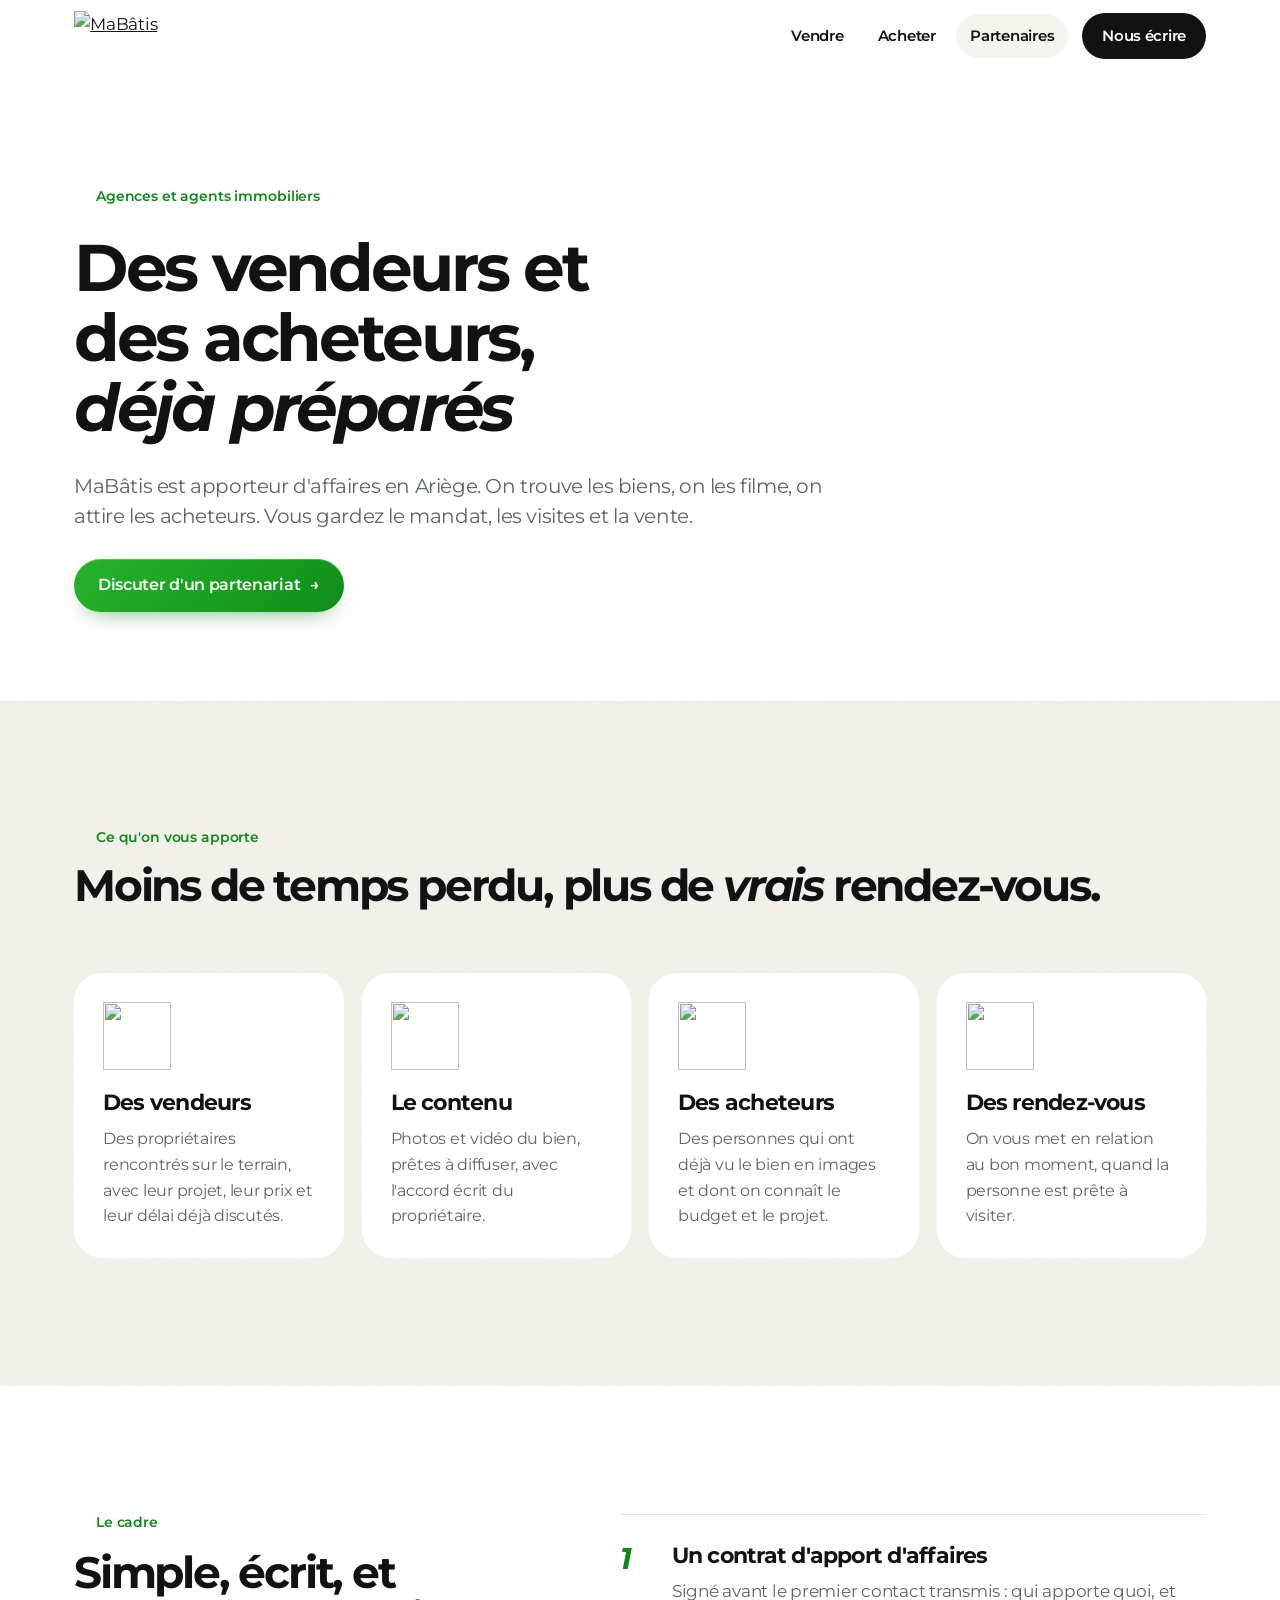
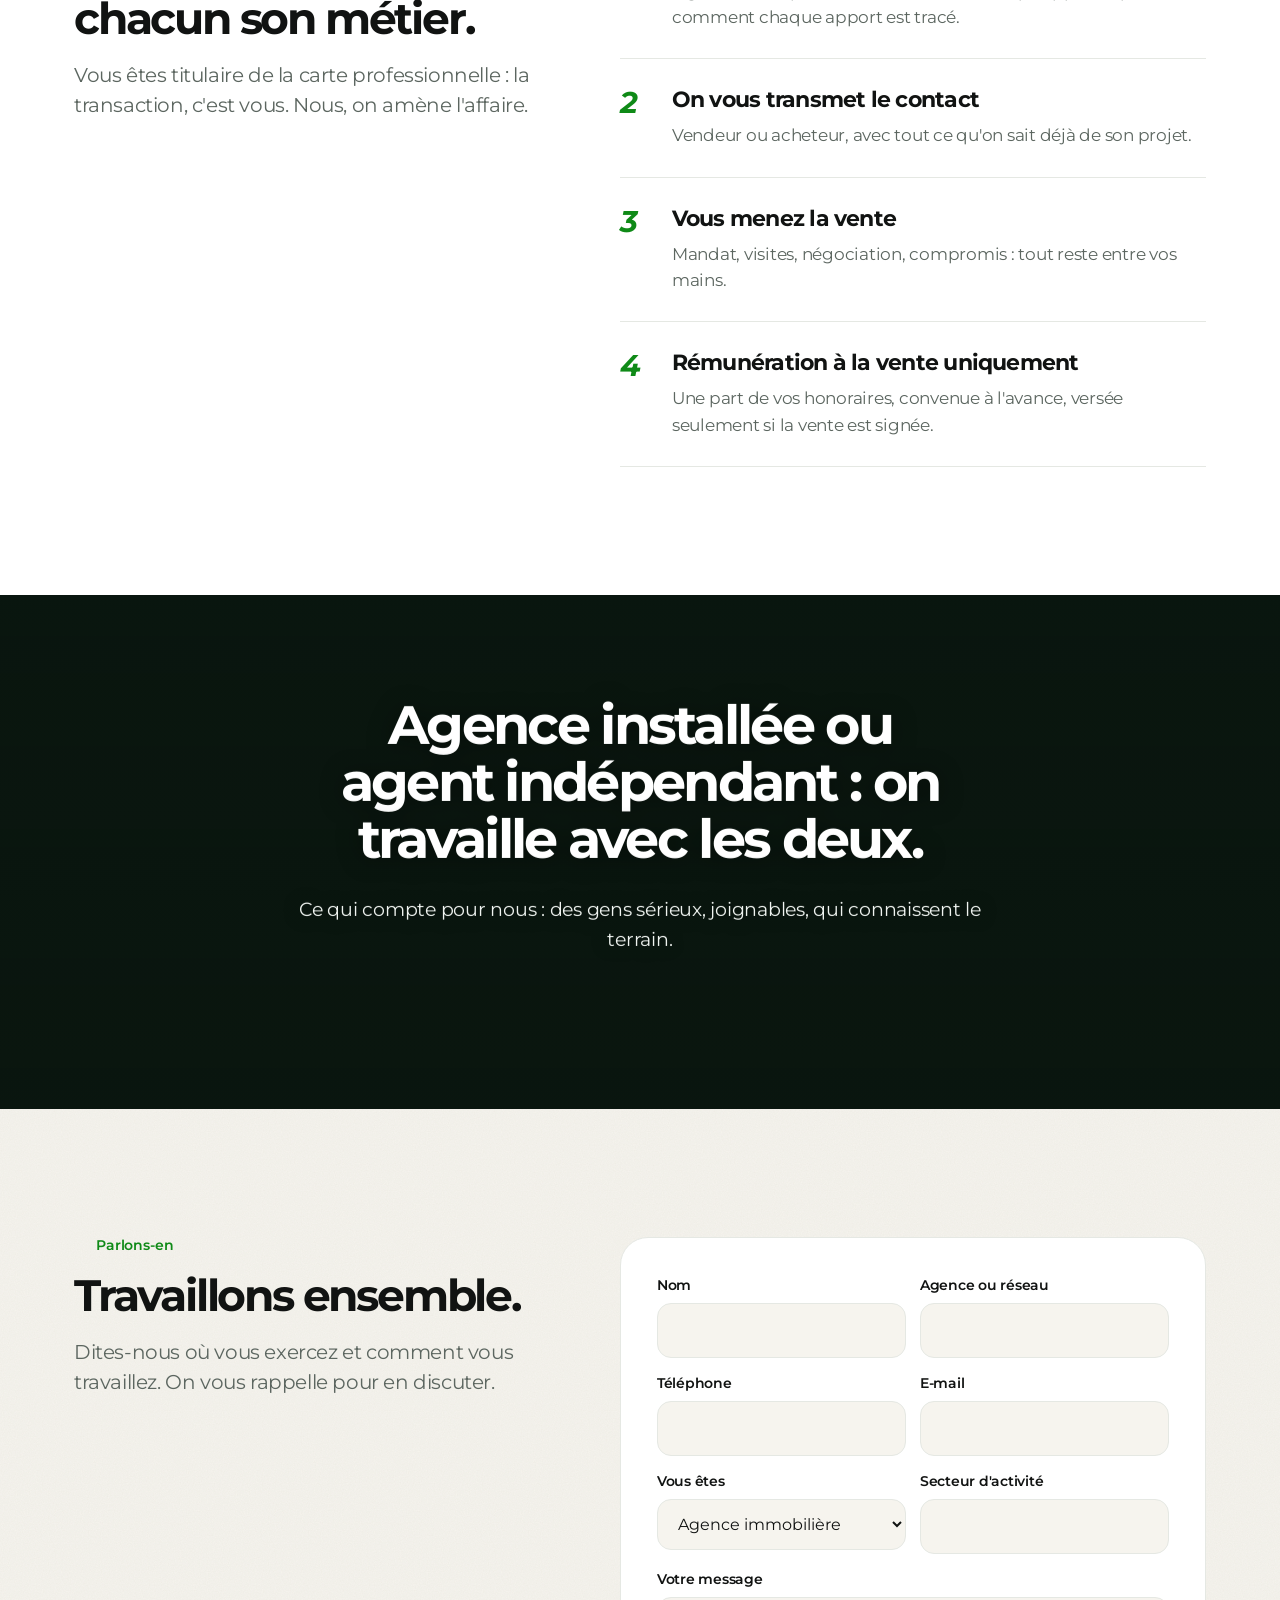
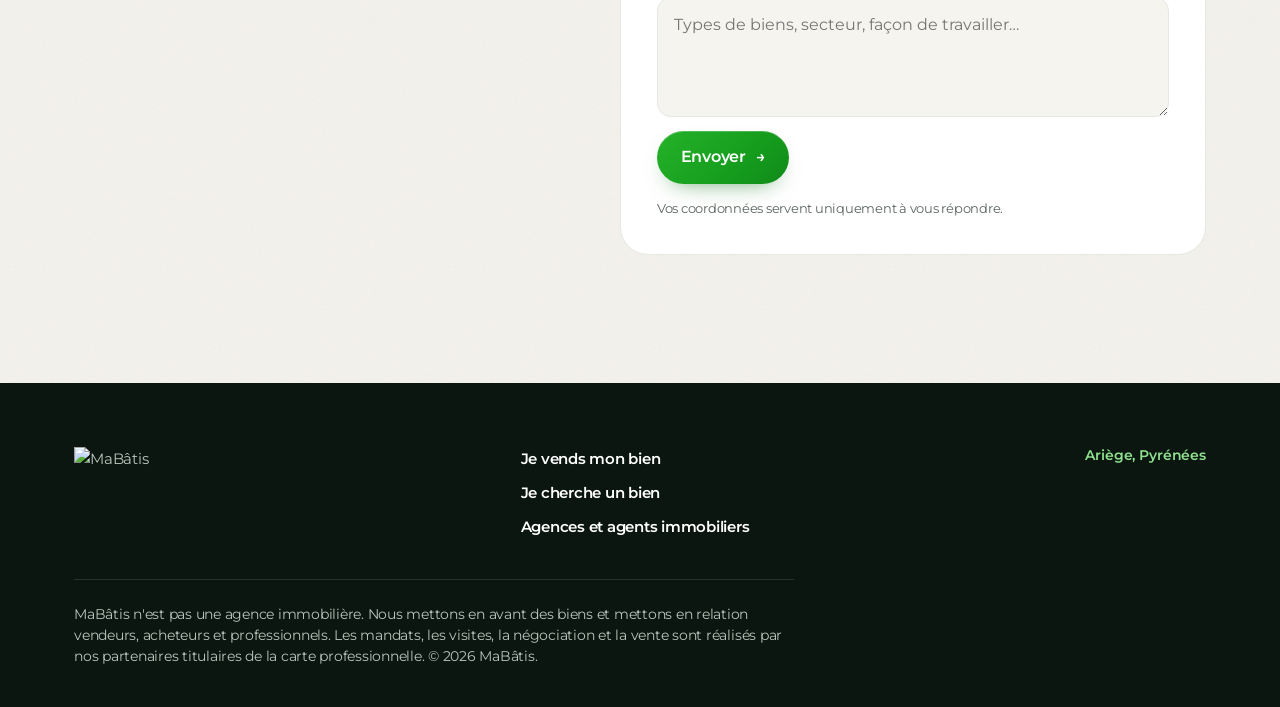
==== partenaires.html @ 5ad7a8e6 "Herbe animée : nouvelle vidéo et boucle en fondu Co-Authored-By: Claude Opus 5.5 <noreply@anthropic." ====
<!doctype html>
<html lang="fr">
<head>
<meta charset="utf-8">
<meta name="viewport" content="width=device-width,initial-scale=1">
<title>Agences et agents · MaBâtis</title>
<meta name="description" content="MaBâtis, apporteur d'affaires en Ariège : des vendeurs et des acheteurs préparés pour les agences et agents immobiliers.">
<link rel="icon" href="img/favicon.svg" type="image/svg+xml">
<link rel="preconnect" href="https://fonts.googleapis.com">
<link rel="preconnect" href="https://fonts.gstatic.com" crossorigin>
<link rel="stylesheet" href="https://fonts.googleapis.com/css2?family=Montserrat:ital,wght@0,400;0,500;0,600;0,700;1,700&display=swap">
<link rel="stylesheet" href="css/style.css">
</head>
<body>
<header class="nav">
  <div class="wrap">
    <a class="logo" href="index.html" aria-label="MaBâtis, accueil"><img src="img/logo.png" alt="MaBâtis" width="1080" height="520"></a>
    <button class="burger" aria-label="Menu" aria-expanded="false"><span></span><span></span><span></span></button>
    <nav aria-label="Navigation principale">
      <a href="vendre.html">Vendre</a>
      <a href="acheter.html">Acheter</a>
      <a href="partenaires.html" aria-current="page">Partenaires</a>
      <a class="btn noir" href="#contact">Nous écrire</a>
    </nav>
  </div>
</header>
<main>

<section class="heros large">
  <div class="wrap">
    <p class="sur" data-vu>Agences et agents immobiliers</p>
    <h1 data-vu style="--d:.05s">Des vendeurs et des acheteurs, <em class="b"><span class="trait">déjà préparés</span></em><span class="carre"></span></h1>
    <p class="chapo" data-vu style="--d:.12s">MaBâtis est apporteur d'affaires en Ariège. On trouve les biens, on les filme, on attire les acheteurs. Vous gardez le mandat, les visites et la vente.</p>
    <div class="boutons" data-vu style="--d:.18s"><a class="btn" href="#contact">Discuter d'un partenariat <span class="fl" aria-hidden="true">→</span></a></div>
  </div>
</section>

<section class="papier">
  <div class="wrap">
    <div class="entete" data-vu><p class="sur">Ce qu'on vous apporte</p><h2>Moins de temps perdu, plus de <em class="b">vrais</em> rendez-vous.</h2></div>
    <div class="grille g4">
      <div class="carte" data-vu><img class="ico" src="img/croquis/maison.png" alt="" loading="lazy"><h3>Des vendeurs</h3><p>Des propriétaires rencontrés sur le terrain, avec leur projet, leur prix et leur délai déjà discutés.</p></div>
      <div class="carte" data-vu style="--d:.06s"><img class="ico" src="img/croquis/camera.png" alt="" loading="lazy"><h3>Le contenu</h3><p>Photos et vidéo du bien, prêtes à diffuser, avec l'accord écrit du propriétaire.</p></div>
      <div class="carte" data-vu style="--d:.12s"><img class="ico" src="img/croquis/oeil.png" alt="" loading="lazy"><h3>Des acheteurs</h3><p>Des personnes qui ont déjà vu le bien en images et dont on connaît le budget et le projet.</p></div>
      <div class="carte" data-vu style="--d:.18s"><img class="ico" src="img/croquis/agenda.png" alt="" loading="lazy"><h3>Des rendez-vous</h3><p>On vous met en relation au bon moment, quand la personne est prête à visiter.</p></div>
    </div>
  </div>
</section>

<section>
  <div class="wrap deux">
    <div class="colle-haut" data-vu><p class="sur">Le cadre</p><h2>Simple, écrit, et chacun son métier.</h2><p class="chapo">Vous êtes titulaire de la carte professionnelle : la transaction, c'est vous. Nous, on amène l'affaire.</p></div>
    <div class="etapes">
      <div class="etape" data-vu><h3>Un contrat d'apport d'affaires</h3><p>Signé avant le premier contact transmis : qui apporte quoi, et comment chaque apport est tracé.</p></div>
      <div class="etape" data-vu><h3>On vous transmet le contact</h3><p>Vendeur ou acheteur, avec tout ce qu'on sait déjà de son projet.</p></div>
      <div class="etape" data-vu><h3>Vous menez la vente</h3><p>Mandat, visites, négociation, compromis : tout reste entre vos mains.</p></div>
      <div class="etape" data-vu><h3>Rémunération à la vente uniquement</h3><p>Une part de vos honoraires, convenue à l'avance, versée seulement si la vente est signée.</p></div>
    </div>
  </div>
</section>

<section class="matiere herbe centre">
  <div class="fond" aria-hidden="true"><video class="boucle" autoplay muted loop playsinline preload="auto" poster="img/herbe.jpg" src="img/herbe.mp4"></video><video class="boucle" muted playsinline preload="auto" src="img/herbe.mp4" style="opacity:0"></video></div>
  <div class="wrap">
    <h2 data-vu>Agence installée ou agent indépendant&nbsp;: on travaille avec les deux.</h2>
    <p data-vu style="--d:.06s">Ce qui compte pour nous : des gens sérieux, joignables, qui connaissent le terrain.</p>
  </div>
</section>

<section id="contact" class="papier">
  <div class="wrap deux">
    <div class="colle-haut" data-vu><p class="sur">Parlons-en</p><h2>Travaillons ensemble.</h2><p class="chapo">Dites-nous où vous exercez et comment vous travaillez. On vous rappelle pour en discuter.</p></div>
    <div data-vu><form class="contact" data-sujet="Partenariat professionnel" novalidate>
  <label for="p-nom">Nom<input id="p-nom" name="Nom" type="text" autocomplete="name" required></label>
  <label for="p-agence">Agence ou réseau<input id="p-agence" name="Agence ou réseau" type="text" autocomplete="organization"></label>
  <label for="p-tel">Téléphone<input id="p-tel" name="Téléphone" type="tel" autocomplete="tel"></label>
  <label for="p-mail">E-mail<input id="p-mail" name="E-mail" type="email" autocomplete="email"></label>
  <label for="p-statut">Vous êtes<select id="p-statut" name="Vous êtes"><option>Agence immobilière</option><option>Agent indépendant avec carte T</option><option>Agent commercial (mandataire)</option><option>Autre</option></select></label>
  <label for="p-secteur">Secteur d'activité<input id="p-secteur" name="Secteur d'activité" type="text" ></label>
  <label for="p-msg" class="tout">Votre message<textarea id="p-msg" name="Votre message" placeholder="Types de biens, secteur, façon de travailler…"></textarea></label>
  <button class="btn tout" type="submit" style="justify-self:start">Envoyer <span class="fl" aria-hidden="true">→</span></button>
  <p class="retour" role="status" hidden></p>
  <small>Vos coordonnées servent uniquement à vous répondre.</small>
</form></div>
  </div>
</section>
</main>
<footer>
  <div class="wrap">
    <div class="haut">
      <img src="img/logo-clair.png" alt="MaBâtis" width="1080" height="520">
      <ul>
        <li><a href="vendre.html">Je vends mon bien</a></li>
        <li><a href="acheter.html">Je cherche un bien</a></li>
        <li><a href="partenaires.html">Agences et agents immobiliers</a></li>
      </ul>
      <p class="sur">Ariège, Pyrénées</p>
    </div>
    <p class="legal">MaBâtis n'est pas une agence immobilière. Nous mettons en avant des biens et mettons en relation vendeurs, acheteurs et professionnels. Les mandats, les visites, la négociation et la vente sont réalisés par nos partenaires titulaires de la carte professionnelle. © <span id="annee"></span> MaBâtis.</p>
  </div>
</footer>
<script src="js/main.js"></script>
</body>
</html>
---- css/style.css ----
/* MaBâtis — feuille de style commune aux 4 pages
   Idée : beaucoup de blanc et une typo dense (Montserrat), réveillés par des touches « croquis » vertes
   et par des bandes de matière (herbe, pierre, bois). */
:root{
  --vert:#1FBE1F;        /* vert du logo */
  --vert-texte:#0F8A17;  /* même teinte, assez foncée pour du texte sur blanc */
  --encre:#111312;
  --gris:#5C6660;
  --trait:#E5E8E3;
  --papier:#F6F4EE;
  --nuit:#0A160F;
  --blanc:#FFFFFF;
  --titre:"Montserrat",system-ui,-apple-system,"Segoe UI",sans-serif;
  --rayon:28px;
  --large:1180px;
}
*{box-sizing:border-box}
html{scroll-behavior:smooth;-webkit-text-size-adjust:100%}
body{margin:0;background:var(--blanc);color:var(--encre);font-family:var(--titre);font-size:16.5px;letter-spacing:-.015em;line-height:1.6;-webkit-font-smoothing:antialiased}
img{max-width:100%;display:block}
a{color:inherit}
.wrap{max-width:var(--large);margin:0 auto;padding-inline:24px}
section{padding-block:clamp(64px,10vw,128px)}
/* fond papier : un grain très léger, pour que les croquis aient l'air posés sur une feuille */
.papier,.porte:not(.noire),.bien .vue{background-color:var(--papier);background-image:url("data:image/svg+xml,%3Csvg xmlns='http://www.w3.org/2000/svg' width='220' height='220'%3E%3Cfilter id='g'%3E%3CfeTurbulence type='fractalNoise' baseFrequency='.85' numOctaves='2' stitchTiles='stitch'/%3E%3CfeColorMatrix values='0 0 0 0 .33 0 0 0 0 .31 0 0 0 0 .26 0 0 0 .09 0'/%3E%3C/filter%3E%3Crect width='220' height='220' filter='url(%23g)'/%3E%3C/svg%3E")}

/* ---------- typo ---------- */
h1,h2,h3{font-weight:700;letter-spacing:-.05em;line-height:1.06;margin:0;text-wrap:balance}
h1{font-size:clamp(34px,5.4vw,66px)}
h2{font-size:clamp(26px,3.5vw,44px)}
h3{font-size:clamp(18px,1.9vw,22px);letter-spacing:-.035em;line-height:1.22}
p{margin:0}
.chapo{font-size:clamp(17px,1.7vw,20px);color:var(--gris);max-width:58ch;line-height:1.5;letter-spacing:-.02em}
em.b{font-style:italic;font-weight:700}                 /* l'italique gras de « Bâtis » */
/* petit libellé au-dessus des titres, précédé du carré crayonné du logo */
.sur{display:inline-flex;align-items:center;gap:9px;font-weight:600;font-size:14px;letter-spacing:-.01em;color:var(--vert-texte);line-height:1.2}
.sur::before{content:"";width:13px;height:11px;flex:none;background:url("../img/croquis/carre.png") center/contain no-repeat}
.matiere .sur,.sombre .sur,footer .sur{color:#8FE08F}

/* soulignement : un vrai trait de crayon, découpé dans une planche dessinée */
.trait{position:relative;white-space:nowrap}
.trait::after{content:"";position:absolute;left:-1%;right:-1%;bottom:-.2em;height:.2em;background:url("../img/croquis/trait-fin.png") center/100% 100% no-repeat;z-index:-1}
/* le petit carré hachuré du logo, tel quel */
.carre{display:inline-block;width:.34em;height:.3em;margin-left:.07em;background:url("../img/croquis/carre.png") center/contain no-repeat}

/* ---------- boutons ---------- */
.btn{display:inline-flex;align-items:center;gap:10px;font:inherit;font-weight:600;font-size:15.5px;letter-spacing:-.02em;text-decoration:none;border:0;cursor:pointer;
  padding:14px 24px;border-radius:999px;color:var(--blanc);
  background:linear-gradient(135deg,#27B52B 0%,#149A1C 48%,#0B6F15 100%);background-size:160% 160%;background-position:0% 50%;
  box-shadow:0 10px 24px -14px rgba(11,111,21,.75),inset 0 1px 0 rgba(255,255,255,.22);
  transition:transform .25s cubic-bezier(.2,.8,.2,1),background-position .5s,box-shadow .25s,background-color .25s,color .25s}
.btn:hover{transform:translateY(-2px);background-position:100% 50%;box-shadow:0 16px 30px -14px rgba(11,111,21,.8),inset 0 1px 0 rgba(255,255,255,.22)}
.btn.noir{background:var(--encre);box-shadow:none}
.btn.noir:hover{background:#2A2F2C}
.btn.blanc{background:var(--blanc);color:var(--encre);box-shadow:none}
.btn.blanc:hover{background:#EEF3EE}
.btn.contour{background:transparent;color:var(--encre);box-shadow:inset 0 0 0 1.5px var(--encre)}
.btn.contour:hover{background:var(--encre);color:var(--blanc)}
.btn .fl{transition:transform .25s}
.btn:hover .fl{transform:translateX(4px)}
.boutons{display:flex;flex-wrap:wrap;gap:12px}
:focus-visible{outline:3px solid var(--vert);outline-offset:3px;border-radius:6px}

/* ---------- barre du haut ---------- */
.nav{position:sticky;top:0;z-index:50;background:rgba(255,255,255,.78);backdrop-filter:saturate(180%) blur(18px);-webkit-backdrop-filter:saturate(180%) blur(18px);border-bottom:1px solid transparent;transition:border-color .3s}
.nav.colle{border-bottom-color:var(--trait)}
.nav .wrap{display:flex;align-items:center;gap:20px;height:72px}
.nav .logo img{height:50px;width:auto}
.nav nav{margin-left:auto;display:flex;align-items:center;gap:6px}
.nav nav a{font-weight:600;font-size:15px;text-decoration:none;padding:10px 14px;border-radius:999px;transition:background .2s}
.nav nav a:hover,.nav nav a[aria-current="page"]{background:var(--papier)}
.nav nav a.btn{padding:11px 20px;color:var(--blanc);margin-left:8px}
.burger{display:none;margin-left:auto;background:none;border:0;padding:10px;cursor:pointer}
.burger span{display:block;width:24px;height:2.5px;background:var(--encre);margin:5px 0;border-radius:2px;transition:transform .3s,opacity .3s}
@media (max-width:820px){
  .burger{display:block}
  .nav nav{position:absolute;top:72px;left:0;right:0;margin:0;flex-direction:column;align-items:stretch;gap:4px;padding:12px 24px 24px;background:var(--blanc);border-bottom:1px solid var(--trait);display:none}
  .nav.ouvert nav{display:flex}
  .nav nav a{padding:14px 16px;font-size:17px}
  .nav nav a.btn{margin:8px 0 0;justify-content:center}
  .nav.ouvert .burger span:nth-child(1){transform:translateY(7.5px) rotate(45deg)}
  .nav.ouvert .burger span:nth-child(2){opacity:0}
  .nav.ouvert .burger span:nth-child(3){transform:translateY(-7.5px) rotate(-45deg)}
}

/* ---------- héros ---------- */
.heros{padding-block:clamp(56px,9vw,120px) clamp(48px,7vw,96px)}
.heros .wrap{display:flex;flex-direction:column;gap:28px}
.heros h1{max-width:15ch}
.heros.large h1{max-width:18ch}

/* ---------- les 3 entrées ---------- */
.portes{display:grid;grid-template-columns:repeat(3,1fr);gap:18px}
.porte{position:relative;display:flex;flex-direction:column;gap:14px;min-height:320px;padding:30px;border-radius:var(--rayon);background:var(--papier);text-decoration:none;overflow:hidden;
  transition:transform .45s cubic-bezier(.2,.8,.2,1),box-shadow .45s}
.porte:hover{transform:translateY(-6px);box-shadow:0 30px 60px -30px rgba(10,22,15,.35)}
.porte .ico{width:92px;height:92px;object-fit:contain;object-position:left center;margin-bottom:auto}
.porte h3{font-size:clamp(22px,2.4vw,30px)}
.porte p{color:var(--gris);font-size:16px}
.porte .va{font-weight:700;display:inline-flex;gap:8px;align-items:center;margin-top:6px}
.porte .va .fl{transition:transform .3s}
.porte:hover .va .fl{transform:translateX(6px)}
.porte.noire{background:var(--nuit);color:var(--blanc)}
.porte.noire p{color:#B9C4BD}
@media (max-width:900px){.portes{grid-template-columns:1fr}.porte{min-height:0}.porte .ico{margin-bottom:8px}}


/* ---------- grilles de contenu ---------- */
.entete{display:flex;flex-direction:column;gap:16px;margin-bottom:clamp(36px,5vw,64px)}
.grille{display:grid;gap:18px}
.g2{grid-template-columns:repeat(2,1fr)}
.g3{grid-template-columns:repeat(3,1fr)}
.g4{grid-template-columns:repeat(4,1fr)}
@media (max-width:980px){.g4{grid-template-columns:repeat(2,1fr)}.g3{grid-template-columns:1fr 1fr}}
@media (max-width:680px){.g2,.g3,.g4{grid-template-columns:1fr}}
.carte{padding:28px;border-radius:var(--rayon);background:var(--blanc);border:1px solid var(--trait);display:flex;flex-direction:column;gap:10px}
.papier .carte{border-color:transparent}
.carte p{color:var(--gris);font-size:16px}
.carte .ico{width:68px;height:68px;object-fit:contain;object-position:left center;margin-bottom:10px}

/* étapes : un vrai ordre, donc de vrais numéros */
.etapes{counter-reset:e;display:grid;gap:0}
.etape{counter-increment:e;display:grid;grid-template-columns:auto 1fr;gap:8px 28px;padding:28px 0;border-top:1px solid var(--trait)}
.etape:last-child{border-bottom:1px solid var(--trait)}
.etape::before{content:counter(e);font-style:italic;font-weight:700;font-size:30px;letter-spacing:-.05em;line-height:1;color:var(--vert-texte);grid-row:span 2;min-width:1.2ch;padding-top:1px}
.etape p{color:var(--gris);max-width:62ch}
.deux{display:grid;grid-template-columns:1fr 1.25fr;gap:clamp(32px,6vw,96px);align-items:start}
@media (max-width:900px){.deux{grid-template-columns:1fr}}
.colle-haut{position:sticky;top:110px;display:flex;flex-direction:column;gap:18px}
@media (max-width:900px){.colle-haut{position:static}}

/* ---------- bandes de matière ---------- */
.matiere{position:relative;color:var(--blanc);overflow:hidden;isolation:isolate;background:var(--nuit)}
/* fond de matière : une couche plus haute que la section, que le script fait glisser au défilement (parallaxe) */
.matiere .fond{position:absolute;left:0;right:0;top:-22%;bottom:-22%;z-index:-2;overflow:hidden;
  transform:perspective(1200px) translate3d(0,calc(var(--py,0)*1px),0) rotateX(calc(var(--rx,0)*1deg)) scale(1.06);will-change:transform}
.matiere::after{content:"";position:absolute;inset:0;z-index:-1;background:linear-gradient(180deg,rgba(10,22,15,.30),rgba(10,22,15,.52))}
/* herbe : vidéo en boucle */
.matiere .fond video{position:absolute;inset:0;width:100%;height:100%;object-fit:cover;transition:opacity 1s linear}
/* pierre et bois : la caméra glisse de gauche à droite sans fin (bande d'image doublée en miroir, donc sans raccord) */
.matiere .bande{position:absolute;top:0;left:0;height:100%;aspect-ratio:64/9;min-width:200vw;background:var(--img) 0 0/50% 100% repeat-x;animation:travelling var(--duree,90s) linear infinite;will-change:transform}
.matiere.pierre{--img:url("../img/pierre-boucle.jpg")}
.matiere.bois{--img:url("../img/bois-boucle.jpg");--duree:110s}
@keyframes travelling{from{transform:translate3d(0,0,0)}to{transform:translate3d(-50%,0,0)}}
.matiere .wrap{transform:translate3d(0,calc(var(--ty,0)*1px),0);will-change:transform}
.matiere .wrap{display:flex;flex-direction:column;gap:26px;align-items:flex-start}
.matiere h2{font-size:clamp(28px,4.3vw,54px);max-width:18ch;text-shadow:0 2px 24px rgba(0,0,0,.45)}
.matiere p{color:#F0F4F1;max-width:54ch;font-size:clamp(16px,1.6vw,19px);text-shadow:0 1px 16px rgba(0,0,0,.55)}
.matiere.centre .wrap{align-items:center;text-align:center}
.sombre{background:var(--nuit);color:var(--blanc)}
.sombre .chapo{color:#B9C4BD}

/* ---------- biens ---------- */
.filtres{display:flex;flex-wrap:wrap;gap:8px;margin-bottom:28px}
.filtres button{font:inherit;font-weight:600;font-size:15px;padding:10px 18px;border-radius:999px;border:1px solid var(--trait);background:var(--blanc);cursor:pointer;transition:background .2s,color .2s,border-color .2s}
.filtres button[aria-pressed="true"]{background:var(--encre);color:var(--blanc);border-color:var(--encre)}
.bien{border-radius:var(--rayon);overflow:hidden;background:var(--blanc);border:1px solid var(--trait);display:flex;flex-direction:column}
.bien .vue{aspect-ratio:4/3;display:grid;place-items:center}
.bien .vue .ico{width:132px;height:132px;object-fit:contain}
.bien .txt{padding:22px 24px 26px;display:flex;flex-direction:column;gap:6px}
.bien .txt p{color:var(--gris);font-size:15px}
.etiquette{align-self:flex-start;font-weight:600;font-size:12.5px;letter-spacing:-.01em;line-height:1;color:var(--vert-texte);background:rgba(31,190,31,.12);padding:6px 11px;border-radius:999px;margin-bottom:4px}

/* ---------- formulaire ---------- */
form.contact{display:grid;grid-template-columns:1fr 1fr;gap:14px;padding:clamp(22px,3vw,36px);border-radius:var(--rayon);background:var(--blanc);border:1px solid var(--trait)}
form.contact label{display:flex;flex-direction:column;gap:6px;font-weight:600;font-size:14px}
form.contact .tout{grid-column:1 / -1}
form.contact input,form.contact select,form.contact textarea{font:inherit;font-weight:400;font-size:16px;padding:14px 16px;border-radius:14px;border:1px solid var(--trait);background:var(--papier);color:var(--encre);min-width:0;width:100%}
form.contact textarea{min-height:120px;resize:vertical}
form.contact input:focus,form.contact select:focus,form.contact textarea:focus{outline:2px solid var(--vert);outline-offset:1px;background:var(--blanc)}
form.contact .retour{grid-column:1 / -1;font-weight:600;padding:14px 16px;border-radius:14px;background:var(--papier)}
form.contact small{grid-column:1 / -1;color:var(--gris);font-size:13px;font-weight:400}
@media (max-width:620px){form.contact{grid-template-columns:1fr}}

/* ---------- pied de page ---------- */
footer{background:var(--nuit);color:#B9C4BD;padding-block:64px 40px;font-size:15px}
footer .haut{display:flex;flex-wrap:wrap;gap:32px 64px;justify-content:space-between;align-items:flex-start;margin-bottom:40px}
footer img{height:64px;width:auto}
footer ul{list-style:none;margin:0;padding:0;display:flex;flex-direction:column;gap:10px}
footer a{text-decoration:none;color:var(--blanc);font-weight:600}
footer a:hover{color:var(--vert)}
footer .legal{border-top:1px solid rgba(255,255,255,.12);padding-top:24px;max-width:80ch;font-size:13.5px;line-height:1.55}

/* ---------- apparitions au défilement (seulement si le script tourne) ---------- */
.js [data-vu]{opacity:0;transform:translateY(26px);transition:opacity .9s cubic-bezier(.2,.8,.2,1),transform .9s cubic-bezier(.2,.8,.2,1);transition-delay:var(--d,0s)}
.js [data-vu].vu{opacity:1;transform:none}
.js .trait::after{opacity:0;transition:opacity .8s ease .45s}
.js .vu .trait::after,.js .trait.vu::after{opacity:1}
@media (prefers-reduced-motion:reduce){
  html{scroll-behavior:auto}
  .js [data-vu]{opacity:1;transform:none;transition:none}
  .js .trait::after{opacity:1;transition:none}
  .matiere .bande{animation:none!important}
  .matiere .fond,.matiere .wrap{transform:none!important}
  .btn,.porte{transition:none}
}

/* les ancres ne passent pas sous la barre du haut */
[id]{scroll-margin-top:96px}
[hidden]{display:none!important}
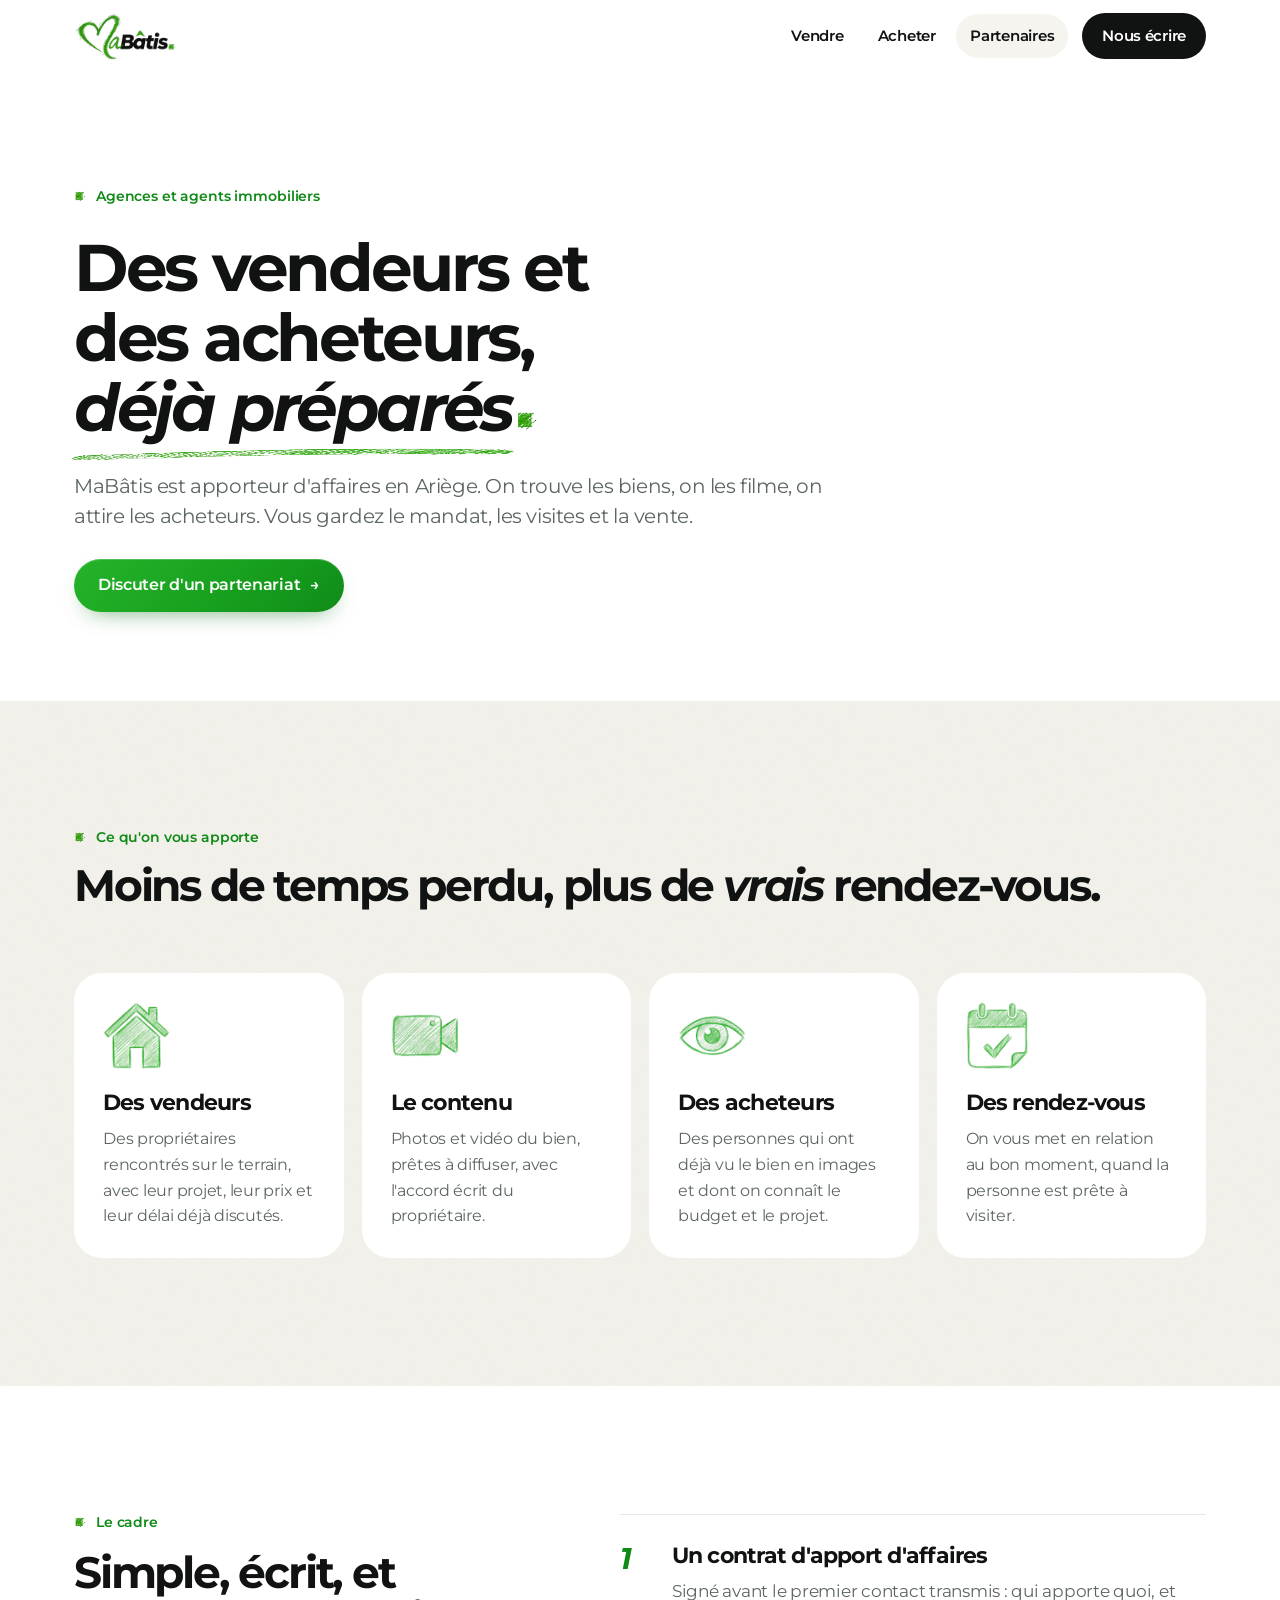
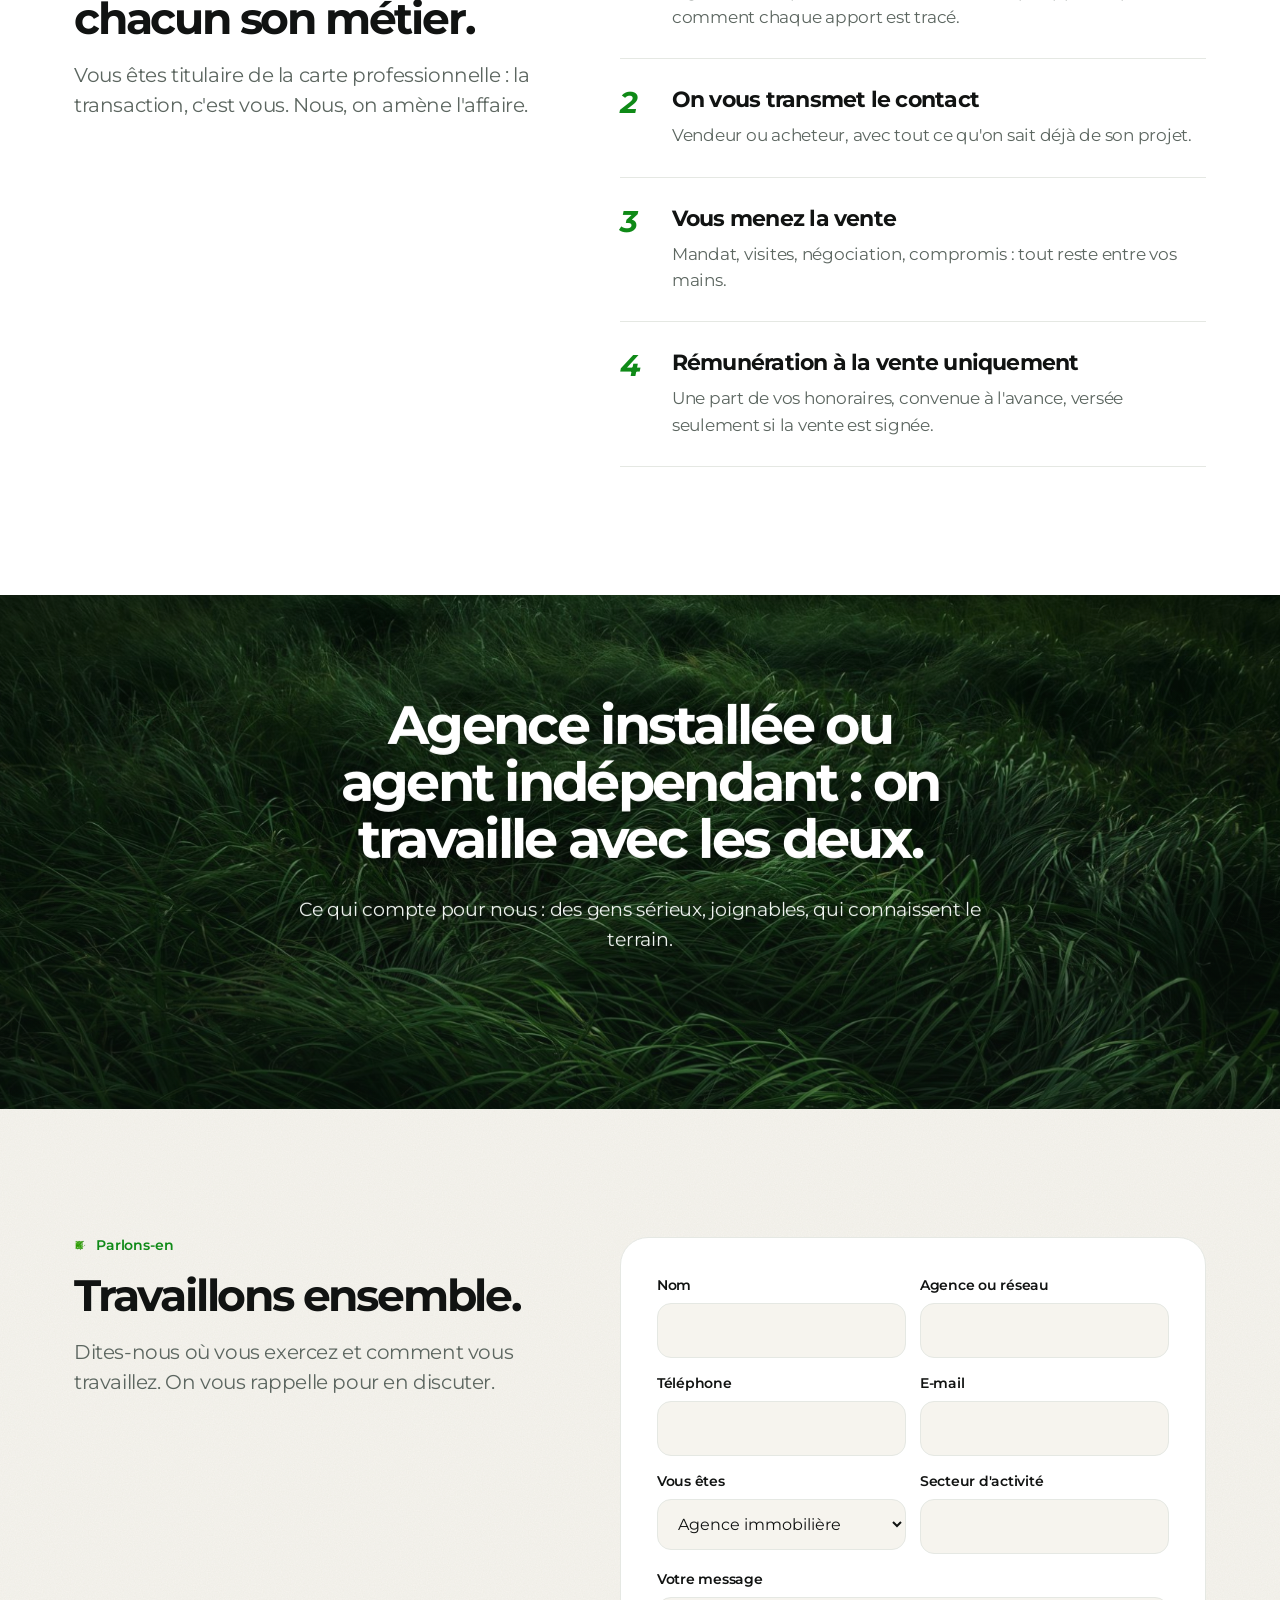
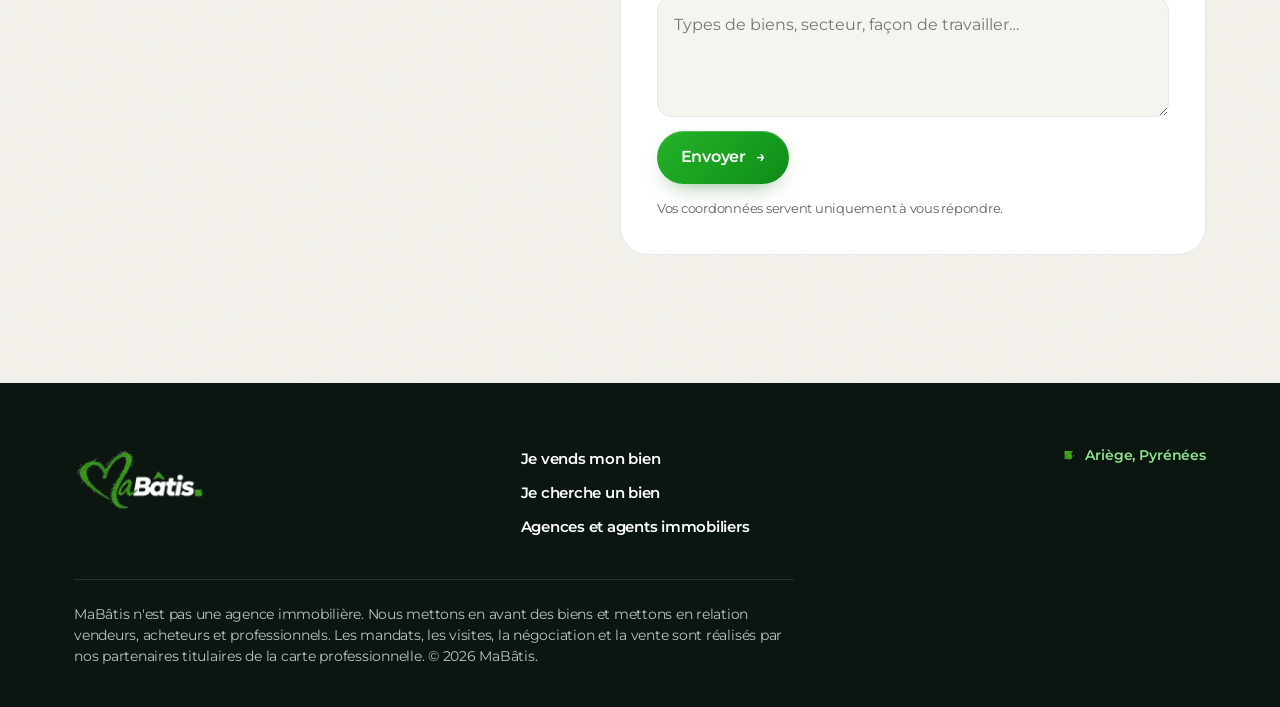
==== commit 3ce56866: "Site MaBâtis : première version Quatre pages (accueil, vendre, acheter, partenaires), textures animé" ====
--- a/partenaires.html
+++ b/partenaires.html
@@ -60,7 +60,7 @@
 </section>
 
 <section class="matiere herbe centre">
-  <div class="fond" aria-hidden="true"><video class="boucle" autoplay muted loop playsinline preload="auto" poster="img/herbe.jpg" src="img/herbe.mp4"></video><video class="boucle" muted playsinline preload="auto" src="img/herbe.mp4" style="opacity:0"></video></div>
+  <div class="fond" aria-hidden="true"><video autoplay muted loop playsinline preload="metadata" poster="img/herbe.jpg"><source src="img/herbe.mp4" type="video/mp4"></video></div>
   <div class="wrap">
     <h2 data-vu>Agence installée ou agent indépendant&nbsp;: on travaille avec les deux.</h2>
     <p data-vu style="--d:.06s">Ce qui compte pour nous : des gens sérieux, joignables, qui connaissent le terrain.</p>
--- a/css/style.css
+++ b/css/style.css
@@ -136,7 +136,7 @@
   transform:perspective(1200px) translate3d(0,calc(var(--py,0)*1px),0) rotateX(calc(var(--rx,0)*1deg)) scale(1.06);will-change:transform}
 .matiere::after{content:"";position:absolute;inset:0;z-index:-1;background:linear-gradient(180deg,rgba(10,22,15,.30),rgba(10,22,15,.52))}
 /* herbe : vidéo en boucle */
-.matiere .fond video{position:absolute;inset:0;width:100%;height:100%;object-fit:cover;transition:opacity 1s linear}
+.matiere .fond video{position:absolute;inset:0;width:100%;height:100%;object-fit:cover}
 /* pierre et bois : la caméra glisse de gauche à droite sans fin (bande d'image doublée en miroir, donc sans raccord) */
 .matiere .bande{position:absolute;top:0;left:0;height:100%;aspect-ratio:64/9;min-width:200vw;background:var(--img) 0 0/50% 100% repeat-x;animation:travelling var(--duree,90s) linear infinite;will-change:transform}
 .matiere.pierre{--img:url("../img/pierre-boucle.jpg")}
